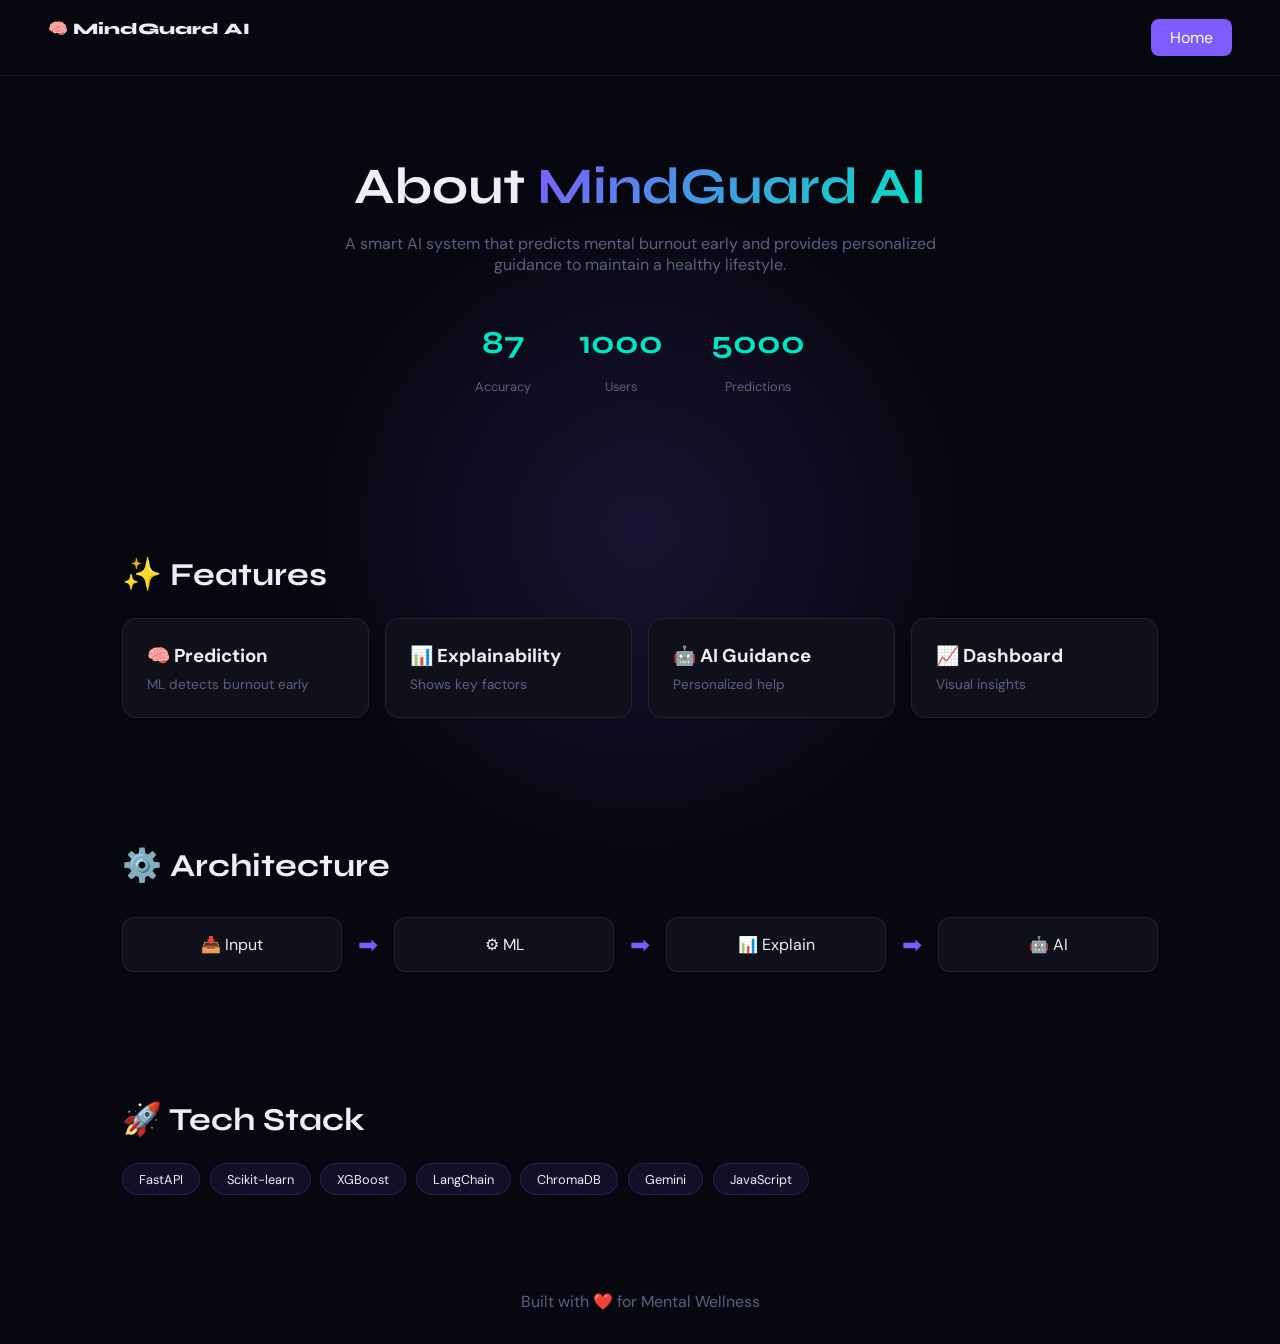
==== frontend/pages/about.html @ 0359ee29 "clean initial commit" ====
<!DOCTYPE html>

<html lang="en">
<head>
<meta charset="UTF-8">
<meta name="viewport" content="width=device-width, initial-scale=1.0">
<title>About — MindGuard AI</title>

<link href="https://fonts.googleapis.com/css2?family=Syne:wght@400;700;800&family=DM+Sans:wght@300;400;500&display=swap" rel="stylesheet">

<style>
:root{
  --bg:#07070f;
  --card:#10101a;
  --border:rgba(255,255,255,0.07);
  --accent:#7c5cfc;
  --accent2:#00e5c3;
  --text:#eeeef8;
  --muted:#5e5e80;
}

*{margin:0;padding:0;box-sizing:border-box;}

body{
  font-family:'DM Sans',sans-serif;
  background:var(--bg);
  color:var(--text);
  overflow-x:hidden;
}

/* BACKGROUND GLOW */
.bg-glow{
  position:fixed;
  width:700px;
  height:700px;
  background:radial-gradient(circle,rgba(124,92,252,0.15),transparent 70%);
  top:20%;
  left:50%;
  transform:translateX(-50%);
  z-index:-1;
}

/* NAV */
nav{
  display:flex;
  justify-content:space-between;
  padding:1.2rem 3rem;
  border-bottom:1px solid var(--border);
}

.logo{
  font-family:'Syne',sans-serif;
  font-weight:800;
}

.btn{
  padding:0.5rem 1.2rem;
  background:var(--accent);
  border-radius:8px;
  color:white;
  text-decoration:none;
}

/* HERO */
.hero{
  text-align:center;
  padding:5rem 2rem;
}

.hero h1{
  font-family:'Syne',sans-serif;
  font-size:3.2rem;
}

.grad{
  background:linear-gradient(135deg,var(--accent),var(--accent2));
  -webkit-background-clip:text;
  -webkit-text-fill-color:transparent;
}

.hero p{
  max-width:600px;
  margin:1rem auto;
  color:var(--muted);
}

/* STATS */
.stats{
  display:flex;
  justify-content:center;
  gap:3rem;
  margin-top:3rem;
}

.stat{
  text-align:center;
}

.stat h2{
  font-family:'Syne',sans-serif;
  font-size:2rem;
  color:var(--accent2);
}

.stat p{
  font-size:0.8rem;
  color:var(--muted);
}

/* SECTION */
.section{
  padding:4rem 2rem;
  max-width:1100px;
  margin:auto;
}

.title{
  font-family:'Syne',sans-serif;
  font-size:2rem;
  margin-bottom:1.5rem;
}

/* FEATURES */
.grid{
  display:grid;
  grid-template-columns:repeat(auto-fit,minmax(220px,1fr));
  gap:1rem;
}

.card{
  background:var(--card);
  border:1px solid var(--border);
  border-radius:14px;
  padding:1.5rem;
  transition:0.3s;
}

.card:hover{
  transform:translateY(-6px) scale(1.02);
  border-color:var(--accent);
}

.card h3{margin-bottom:0.5rem;}
.card p{color:var(--muted);font-size:0.85rem;}

/* ARCH FLOW */
.arch{
  display:flex;
  justify-content:space-between;
  align-items:center;
  flex-wrap:wrap;
  gap:1rem;
  margin-top:2rem;
}

.arch-box{
  flex:1;
  min-width:150px;
  background:var(--card);
  padding:1rem;
  border-radius:12px;
  text-align:center;
  border:1px solid var(--border);
  transition:0.3s;
}

.arch-box:hover{
  border-color:var(--accent2);
  transform:translateY(-5px);
}

.arrow{
  font-size:1.5rem;
  color:var(--accent);
}

/* TECH STACK */
.tech{
  display:flex;
  flex-wrap:wrap;
  gap:0.6rem;
}

.chip{
  padding:0.4rem 1rem;
  border-radius:20px;
  background:rgba(124,92,252,0.1);
  border:1px solid rgba(124,92,252,0.2);
  font-size:0.8rem;
}

/* FOOTER */
.footer{
  text-align:center;
  padding:2rem;
  color:var(--muted);
}

/* ANIMATION */
.fade{
  opacity:0;
  transform:translateY(20px);
  transition:1s;
}

.fade.show{
  opacity:1;
  transform:none;
}
</style>

</head>

<body>

<div class="bg-glow"></div>

<nav>
  <div class="logo">🧠 MindGuard AI</div>
  <a href="index.html" class="btn">Home</a>
</nav>

<section class="hero fade">
  <h1>About <span class="grad">MindGuard AI</span></h1>
  <p>
    A smart AI system that predicts mental burnout early and provides personalized
    guidance to maintain a healthy lifestyle.
  </p>

  <div class="stats">
    <div class="stat">
      <h2 id="s1">0</h2>
      <p>Accuracy</p>
    </div>
    <div class="stat">
      <h2 id="s2">0</h2>
      <p>Users</p>
    </div>
    <div class="stat">
      <h2 id="s3">0</h2>
      <p>Predictions</p>
    </div>
  </div>
</section>

<section class="section fade">
  <h2 class="title">✨ Features</h2>
  <div class="grid">
    <div class="card"><h3>🧠 Prediction</h3><p>ML detects burnout early</p></div>
    <div class="card"><h3>📊 Explainability</h3><p>Shows key factors</p></div>
    <div class="card"><h3>🤖 AI Guidance</h3><p>Personalized help</p></div>
    <div class="card"><h3>📈 Dashboard</h3><p>Visual insights</p></div>
  </div>
</section>

<section class="section fade">
  <h2 class="title">⚙️ Architecture</h2>
  <div class="arch">
    <div class="arch-box">📥 Input</div>
    <div class="arrow">➡</div>
    <div class="arch-box">⚙ ML</div>
    <div class="arrow">➡</div>
    <div class="arch-box">📊 Explain</div>
    <div class="arrow">➡</div>
    <div class="arch-box">🤖 AI</div>
  </div>
</section>

<section class="section fade">
  <h2 class="title">🚀 Tech Stack</h2>
  <div class="tech">
    <div class="chip">FastAPI</div>
    <div class="chip">Scikit-learn</div>
    <div class="chip">XGBoost</div>
    <div class="chip">LangChain</div>
    <div class="chip">ChromaDB</div>
    <div class="chip">Gemini</div>
    <div class="chip">JavaScript</div>
  </div>
</section>

<div class="footer">
  Built with ❤️ for Mental Wellness
</div>

<script>
/* COUNTER ANIMATION */
function animate(id, end){
  let i=0;
  let interval=setInterval(()=>{
    i+=Math.ceil(end/50);
    if(i>=end){i=end;clearInterval(interval);}
    document.getElementById(id).innerText=i;
  },20);
}

animate("s1",87);
animate("s2",1000);
animate("s3",5000);

/* SCROLL ANIMATION */
const fades=document.querySelectorAll('.fade');
window.addEventListener('scroll',()=>{
  fades.forEach(el=>{
    const rect=el.getBoundingClientRect();
    if(rect.top<window.innerHeight-50){
      el.classList.add('show');
    }
  });
});
</script>

</body>
</html>
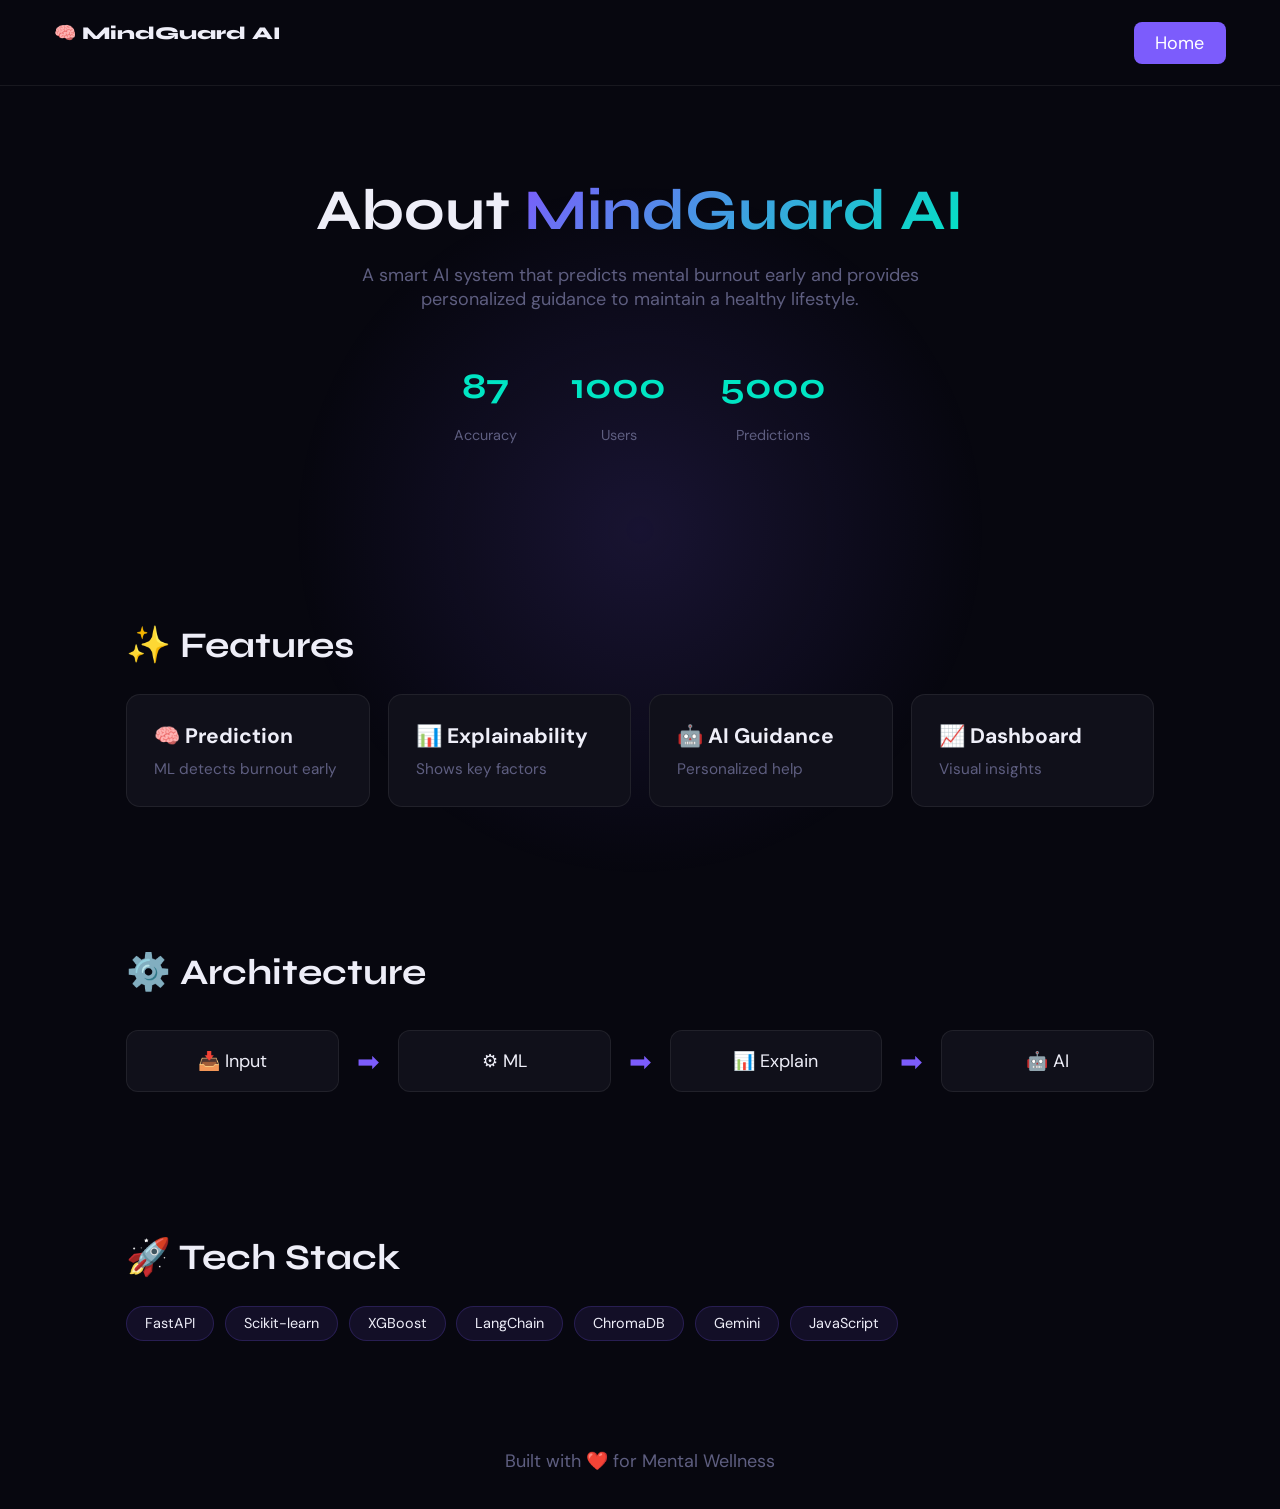
==== commit e9a53de6: "updated RAG pipeline and email services" ====
--- a/frontend/pages/about.html
+++ b/frontend/pages/about.html
@@ -9,6 +9,7 @@
 <link href="https://fonts.googleapis.com/css2?family=Syne:wght@400;700;800&family=DM+Sans:wght@300;400;500&display=swap" rel="stylesheet">
 
 <style>
+html{font-size:18px;}
 :root{
   --bg:#07070f;
   --card:#10101a;
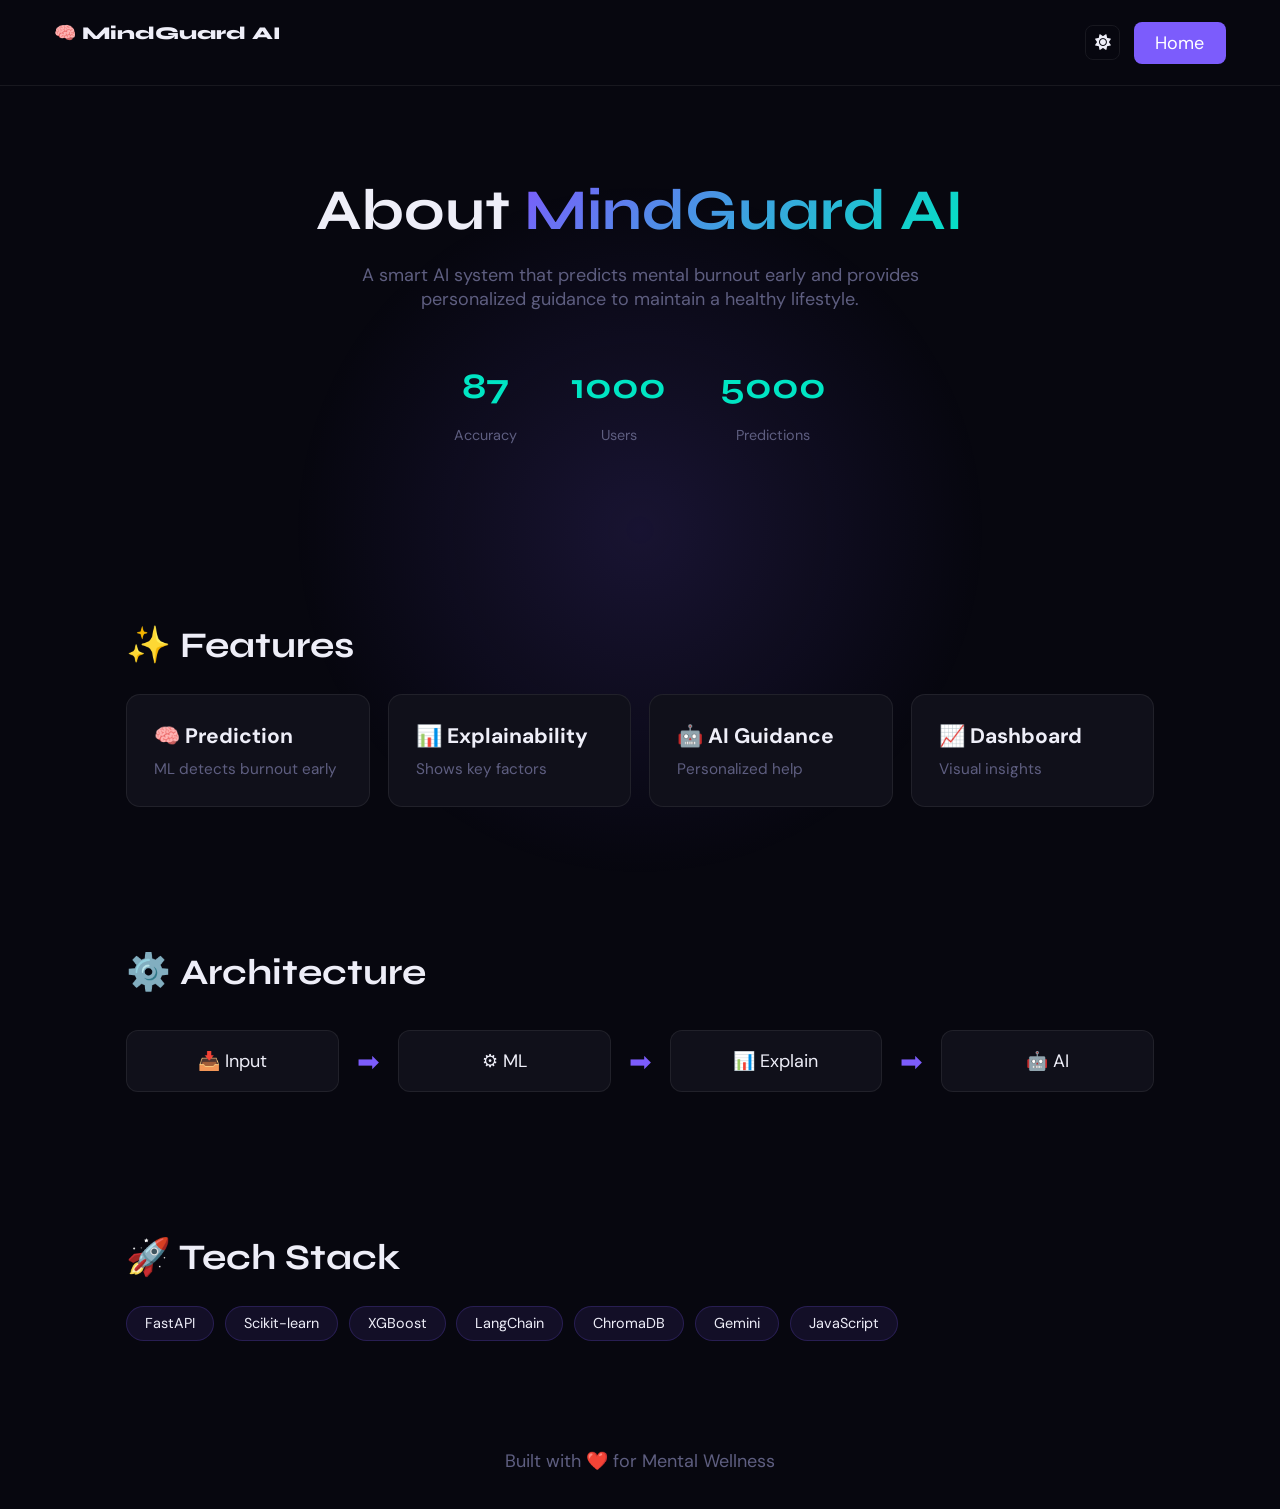
==== commit ada6fc4c: "feat: ready for deployment" ====
--- a/frontend/pages/about.html
+++ b/frontend/pages/about.html
@@ -5,8 +5,14 @@
 <meta charset="UTF-8">
 <meta name="viewport" content="width=device-width, initial-scale=1.0">
 <title>About — MindGuard AI</title>
+<script>
+  if (localStorage.getItem('theme') === 'light') {
+    document.documentElement.classList.add('light-mode');
+  }
+</script>
 
 <link href="https://fonts.googleapis.com/css2?family=Syne:wght@400;700;800&family=DM+Sans:wght@300;400;500&display=swap" rel="stylesheet">
+<link rel="stylesheet" href="https://cdnjs.cloudflare.com/ajax/libs/font-awesome/6.4.0/css/all.min.css"/>
 
 <style>
 html{font-size:18px;}
@@ -19,6 +25,19 @@
   --text:#eeeef8;
   --muted:#5e5e80;
 }
+html.light-mode{
+  --bg:#f5f6fa;
+  --card:#ffffff;
+  --border:rgba(0,0,0,0.08);
+  --accent:#6040d8;
+  --accent2:#009680;
+  --text:#1a1a26;
+  --muted:#656784;
+}
+html.light-mode nav{background:rgba(255,255,255,0.85);border-bottom:1px solid var(--border);}
+html.light-mode .card {
+  box-shadow: 0 4px 15px rgba(0, 0, 0, 0.03);
+}
 
 *{margin:0;padding:0;box-sizing:border-box;}
 
@@ -218,7 +237,12 @@
 
 <nav>
   <div class="logo">🧠 MindGuard AI</div>
-  <a href="index.html" class="btn">Home</a>
+  <div style="display:flex;align-items:center;gap:0.75rem;">
+    <button id="themeToggleBtn" onclick="toggleTheme()" style="background:transparent;border:1px solid var(--border);border-radius:8px;padding:0.4rem 0.6rem;color:var(--text);cursor:pointer;font-size:0.875rem;display:flex;align-items:center;justify-content:center;height:35px;width:35px;" aria-label="Toggle Theme">
+      <i class="fas fa-sun"></i>
+    </button>
+    <a href="index.html" class="btn">Home</a>
+  </div>
 </nav>
 
 <section class="hero fade">
@@ -309,6 +333,21 @@
     }
   });
 });
+
+// Theme functions
+function toggleTheme() {
+  const isLight = document.documentElement.classList.toggle('light-mode');
+  localStorage.setItem('theme', isLight ? 'light' : 'dark');
+  updateThemeIcon();
+}
+function updateThemeIcon() {
+  const btn = document.getElementById('themeToggleBtn');
+  if (!btn) return;
+  const isLight = document.documentElement.classList.contains('light-mode');
+  btn.innerHTML = isLight ? '<i class="fas fa-moon"></i>' : '<i class="fas fa-sun"></i>';
+  btn.setAttribute('title', isLight ? 'Switch to Dark Mode' : 'Switch to Light Mode');
+}
+updateThemeIcon();
 </script>
 
 </body>
